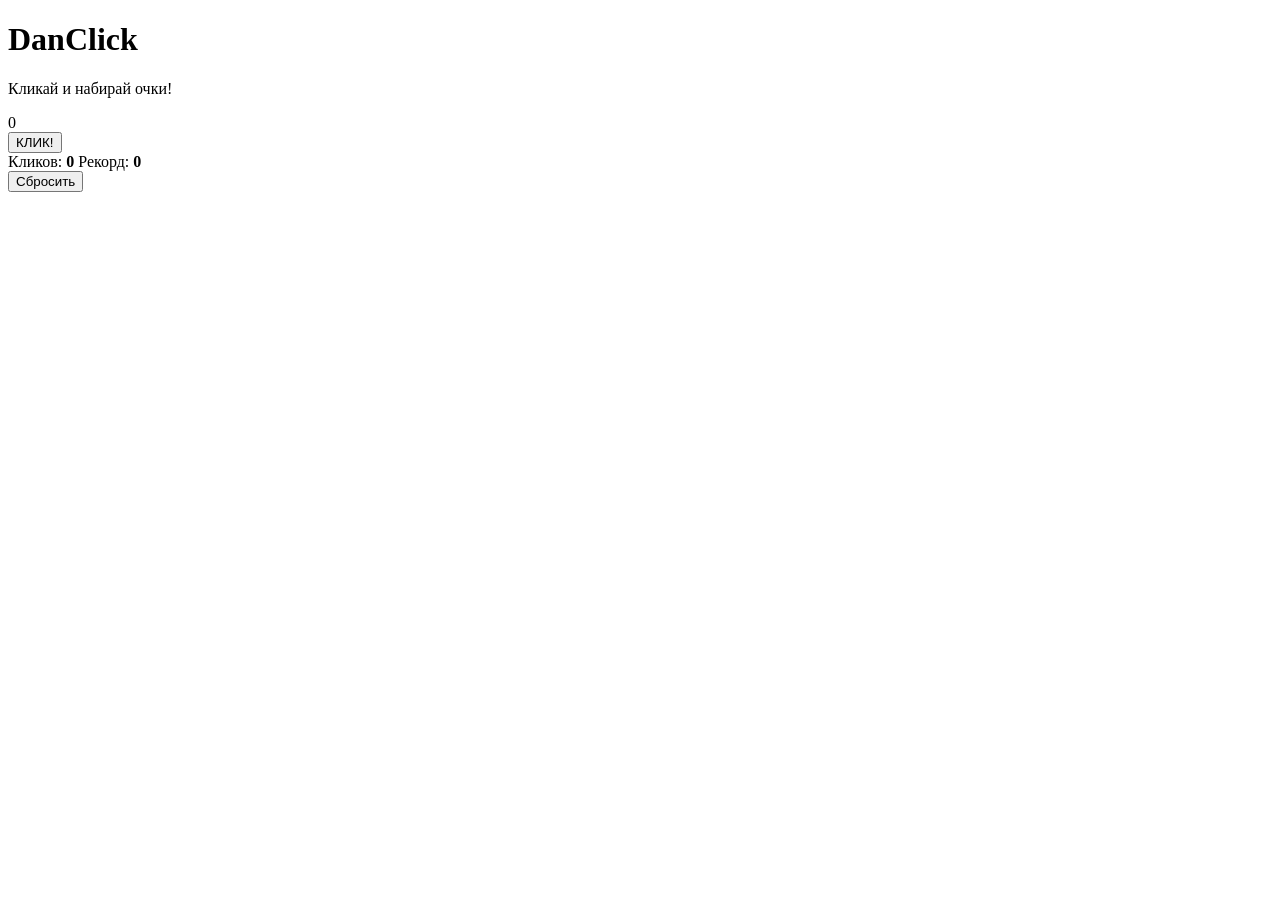
==== index.html @ 321794cf "Add clicker page" ====
<!doctype html>
<html lang="ru">
<head>
  <meta charset="UTF-8">
  <meta name="viewport" content="width=device-width, initial-scale=1.0">
  <title>DanClick</title>
  <link rel="stylesheet" href="style.css">
</head>
<body>
  <main class="game">
    <h1>DanClick</h1>
    <p class="subtitle">Кликай и набирай очки!</p>
    <div id="score" class="score">0</div>
    <button id="clickButton" class="click-button">КЛИК!</button>
    <div class="stats">
      <span>Кликов: <b id="clicks">0</b></span>
      <span>Рекорд: <b id="best">0</b></span>
    </div>
    <button id="resetButton" class="reset-button">Сбросить</button>
  </main>
  <script src="script.js"></script>
</body>
</html>
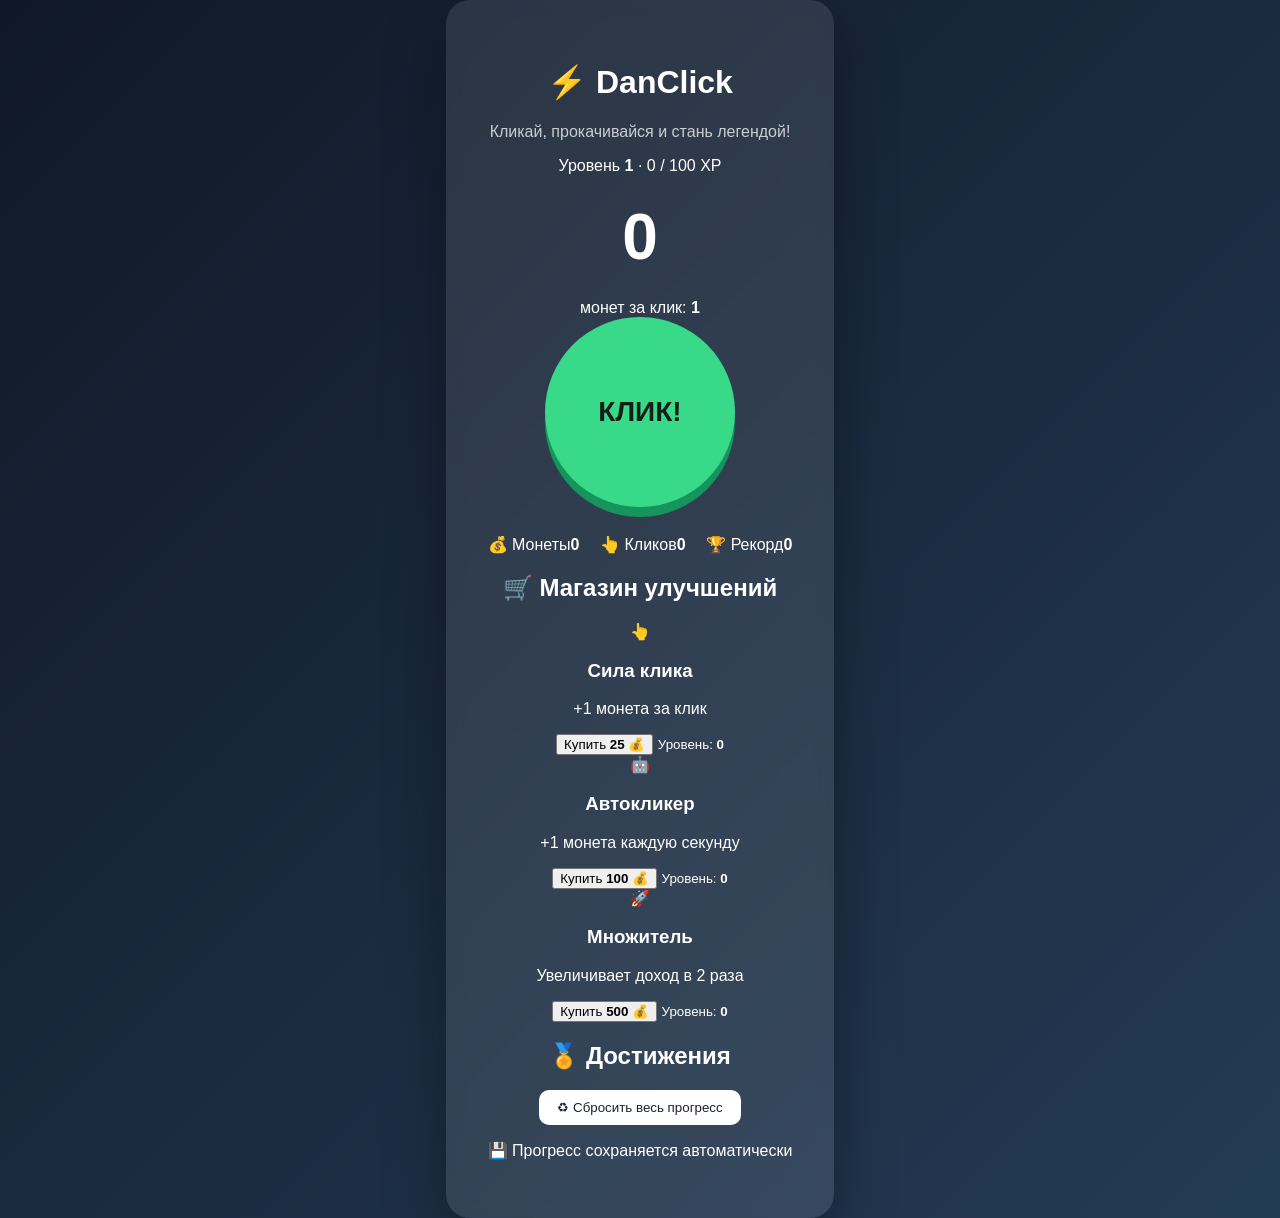
==== commit dd63ba6e: "Upgrade DanClick UI with shop and levels" ====
--- a/index.html
+++ b/index.html
@@ -3,21 +3,64 @@
 <head>
   <meta charset="UTF-8">
   <meta name="viewport" content="width=device-width, initial-scale=1.0">
-  <title>DanClick</title>
+  <title>DanClick 2.0</title>
   <link rel="stylesheet" href="style.css">
 </head>
 <body>
+  <div id="particles"></div>
   <main class="game">
-    <h1>DanClick</h1>
-    <p class="subtitle">Кликай и набирай очки!</p>
-    <div id="score" class="score">0</div>
-    <button id="clickButton" class="click-button">КЛИК!</button>
-    <div class="stats">
-      <span>Кликов: <b id="clicks">0</b></span>
-      <span>Рекорд: <b id="best">0</b></span>
-    </div>
-    <button id="resetButton" class="reset-button">Сбросить</button>
+    <header>
+      <h1>⚡ DanClick</h1>
+      <p class="subtitle">Кликай, прокачивайся и стань легендой!</p>
+    </header>
+
+    <section class="hero">
+      <div class="level-line">Уровень <b id="level">1</b> · <span id="levelProgress">0 / 100 XP</span></div>
+      <div class="progress"><div id="xpBar"></div></div>
+      <div id="score" class="score">0</div>
+      <div class="per-click">монет за клик: <b id="power">1</b></div>
+      <button id="clickButton" class="click-button">КЛИК!</button>
+      <div id="combo" class="combo"></div>
+    </section>
+
+    <section class="stats">
+      <div><span>💰 Монеты</span><b id="coins">0</b></div>
+      <div><span>👆 Кликов</span><b id="clicks">0</b></div>
+      <div><span>🏆 Рекорд</span><b id="best">0</b></div>
+    </section>
+
+    <section class="shop">
+      <h2>🛒 Магазин улучшений</h2>
+      <div class="shop-grid">
+        <article class="upgrade">
+          <div class="icon">👆</div>
+          <div><h3>Сила клика</h3><p>+1 монета за клик</p></div>
+          <button data-upgrade="power">Купить <b id="powerCost">25</b> 💰</button>
+          <small>Уровень: <b id="powerLevel">0</b></small>
+        </article>
+        <article class="upgrade">
+          <div class="icon">🤖</div>
+          <div><h3>Автокликер</h3><p>+1 монета каждую секунду</p></div>
+          <button data-upgrade="auto">Купить <b id="autoCost">100</b> 💰</button>
+          <small>Уровень: <b id="autoLevel">0</b></small>
+        </article>
+        <article class="upgrade">
+          <div class="icon">🚀</div>
+          <div><h3>Множитель</h3><p>Увеличивает доход в 2 раза</p></div>
+          <button data-upgrade="multi">Купить <b id="multiCost">500</b> 💰</button>
+          <small>Уровень: <b id="multiLevel">0</b></small>
+        </article>
+      </div>
+    </section>
+
+    <section class="achievements">
+      <h2>🏅 Достижения</h2>
+      <div id="achievementsList"></div>
+    </section>
+
+    <button id="resetButton" class="reset-button">♻ Сбросить весь прогресс</button>
+    <p class="save-note">💾 Прогресс сохраняется автоматически</p>
   </main>
   <script src="script.js"></script>
 </body>
-</html>
+</html>
--- a/style.css
+++ b/style.css
@@ -0,0 +1 @@
+*{box-sizing:border-box}body{margin:0;min-height:100vh;display:grid;place-items:center;font-family:Arial,sans-serif;background:linear-gradient(135deg,#101827,#243b55);color:#fff}.game{text-align:center;background:rgba(255,255,255,.1);padding:42px;border-radius:24px;box-shadow:0 20px 60px rgba(0,0,0,.35);backdrop-filter:blur(8px);min-width:320px}.subtitle{opacity:.75}.score{font-size:64px;font-weight:800;margin:25px}.click-button{width:190px;height:190px;border:0;border-radius:50%;font-size:28px;font-weight:800;cursor:pointer;background:#39d98a;color:#102016;box-shadow:0 10px 0 #15945b;transition:.08s}.click-button:active{transform:translateY(8px);box-shadow:0 2px 0 #15945b}.stats{display:flex;justify-content:space-between;margin:28px 0 20px}.reset-button{border:0;border-radius:10px;padding:10px 18px;cursor:pointer;background:#fff;color:#182333}.reset-button:hover{opacity:.9}
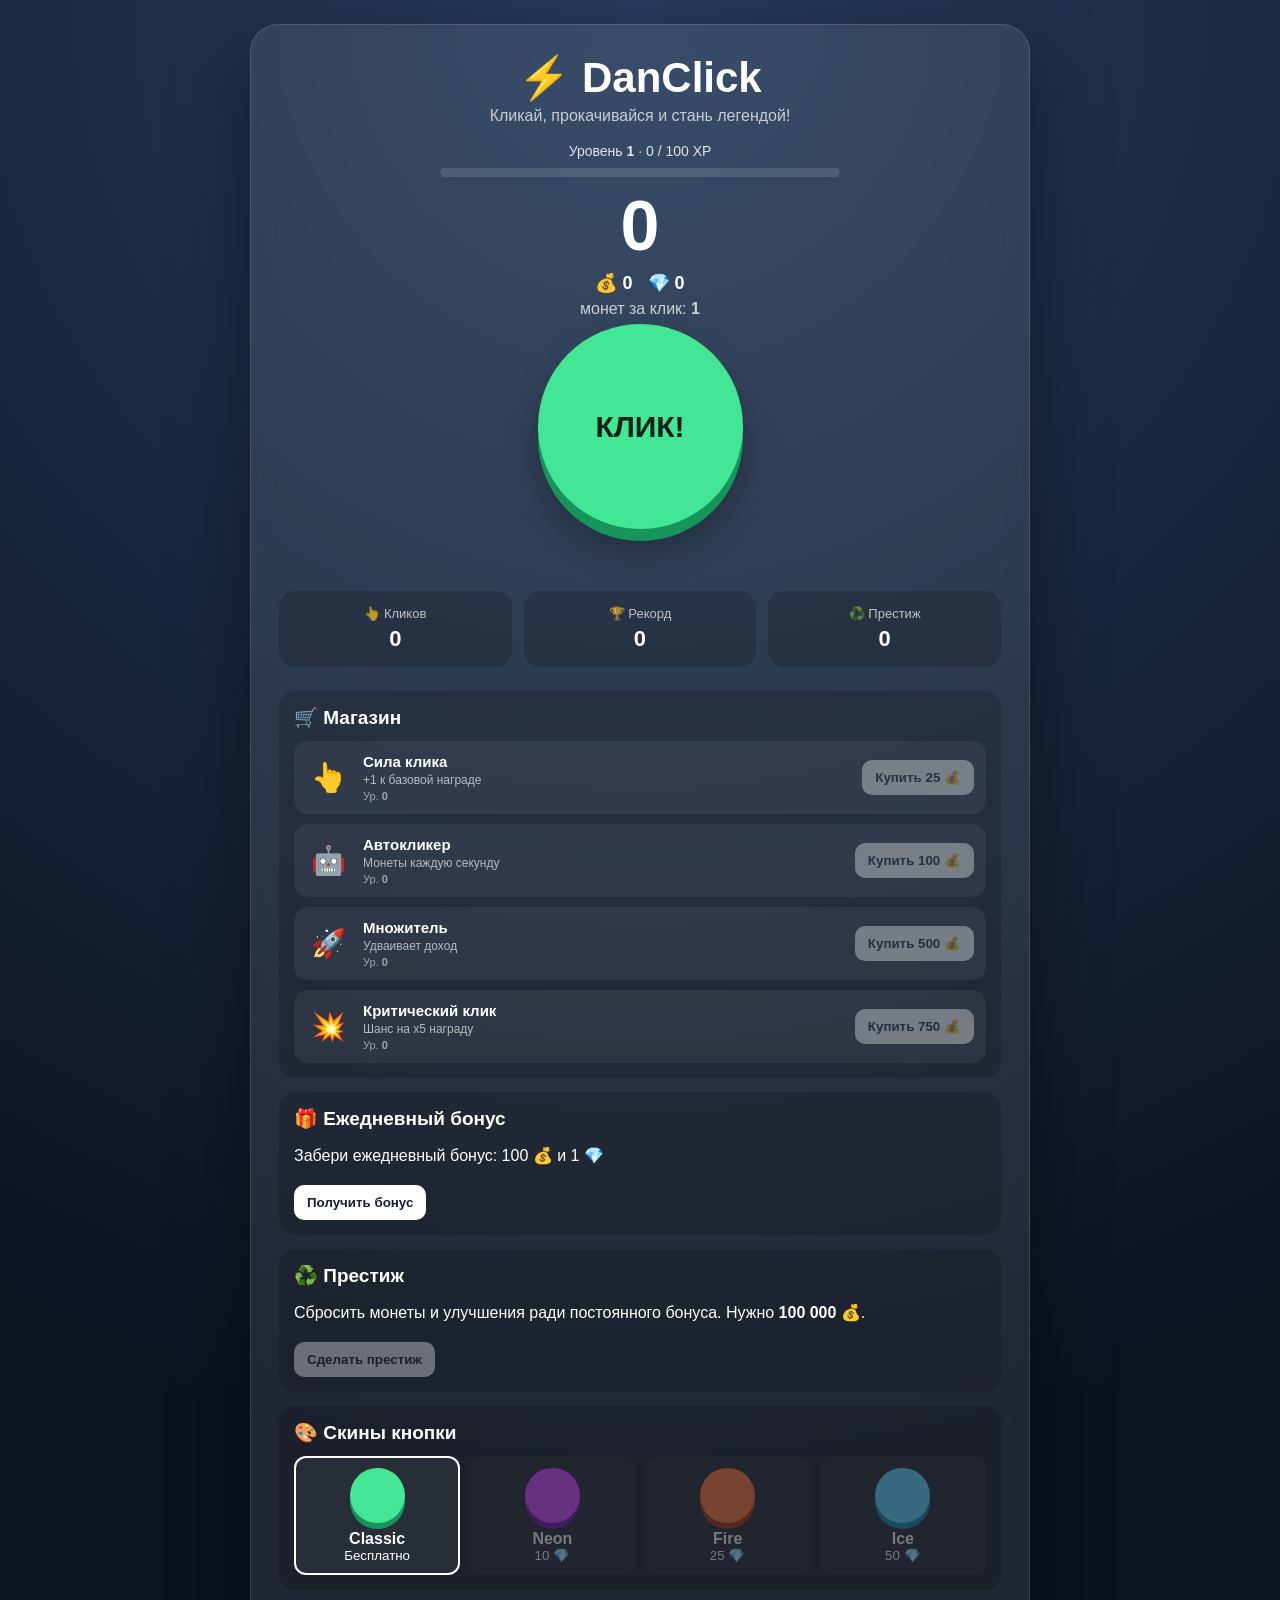
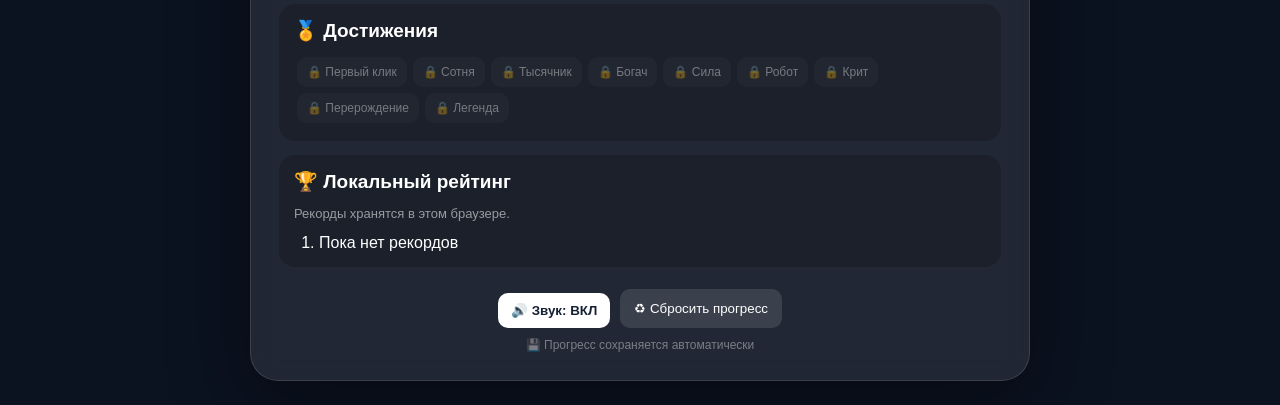
==== commit e7b8f8b5: "Add DanClick progression features and update roadmap" ====
--- a/index.html
+++ b/index.html
@@ -1,66 +1,75 @@
 <!doctype html>
 <html lang="ru">
 <head>
-  <meta charset="UTF-8">
-  <meta name="viewport" content="width=device-width, initial-scale=1.0">
-  <title>DanClick 2.0</title>
-  <link rel="stylesheet" href="style.css">
+<meta charset="UTF-8">
+<meta name="viewport" content="width=device-width, initial-scale=1.0">
+<title>DanClick</title>
+<link rel="stylesheet" href="style.css">
 </head>
 <body>
-  <div id="particles"></div>
-  <main class="game">
-    <header>
-      <h1>⚡ DanClick</h1>
-      <p class="subtitle">Кликай, прокачивайся и стань легендой!</p>
-    </header>
+<main class="game">
+<header><h1>⚡ DanClick</h1><p class="subtitle">Кликай, прокачивайся и стань легендой!</p></header>
 
-    <section class="hero">
-      <div class="level-line">Уровень <b id="level">1</b> · <span id="levelProgress">0 / 100 XP</span></div>
-      <div class="progress"><div id="xpBar"></div></div>
-      <div id="score" class="score">0</div>
-      <div class="per-click">монет за клик: <b id="power">1</b></div>
-      <button id="clickButton" class="click-button">КЛИК!</button>
-      <div id="combo" class="combo"></div>
-    </section>
+<section class="hero">
+<div class="level-line">Уровень <b id="level">1</b> · <span id="levelProgress">0 / 100 XP</span></div>
+<div class="progress"><div id="xpBar"></div></div>
+<div id="score" class="score">0</div>
+<div class="currency">💰 <b id="coins">0</b> &nbsp; 💎 <b id="crystals">0</b></div>
+<div class="per-click">монет за клик: <b id="power">1</b></div>
+<button id="clickButton" class="click-button">КЛИК!</button>
+<div id="combo" class="combo"></div>
+</section>
 
-    <section class="stats">
-      <div><span>💰 Монеты</span><b id="coins">0</b></div>
-      <div><span>👆 Кликов</span><b id="clicks">0</b></div>
-      <div><span>🏆 Рекорд</span><b id="best">0</b></div>
-    </section>
+<section class="stats">
+<div><span>👆 Кликов</span><b id="clicks">0</b></div>
+<div><span>🏆 Рекорд</span><b id="best">0</b></div>
+<div><span>♻️ Престиж</span><b id="prestige">0</b></div>
+</section>
 
-    <section class="shop">
-      <h2>🛒 Магазин улучшений</h2>
-      <div class="shop-grid">
-        <article class="upgrade">
-          <div class="icon">👆</div>
-          <div><h3>Сила клика</h3><p>+1 монета за клик</p></div>
-          <button data-upgrade="power">Купить <b id="powerCost">25</b> 💰</button>
-          <small>Уровень: <b id="powerLevel">0</b></small>
-        </article>
-        <article class="upgrade">
-          <div class="icon">🤖</div>
-          <div><h3>Автокликер</h3><p>+1 монета каждую секунду</p></div>
-          <button data-upgrade="auto">Купить <b id="autoCost">100</b> 💰</button>
-          <small>Уровень: <b id="autoLevel">0</b></small>
-        </article>
-        <article class="upgrade">
-          <div class="icon">🚀</div>
-          <div><h3>Множитель</h3><p>Увеличивает доход в 2 раза</p></div>
-          <button data-upgrade="multi">Купить <b id="multiCost">500</b> 💰</button>
-          <small>Уровень: <b id="multiLevel">0</b></small>
-        </article>
-      </div>
-    </section>
+<section class="panel">
+<h2>🛒 Магазин</h2>
+<div class="shop-grid">
+<article class="upgrade"><div class="icon">👆</div><div><h3>Сила клика</h3><p>+1 к базовой награде</p></div><button data-upgrade="power">Купить <b id="powerCost">25</b> 💰</button><small>Ур. <b id="powerLevel">0</b></small></article>
+<article class="upgrade"><div class="icon">🤖</div><div><h3>Автокликер</h3><p>Монеты каждую секунду</p></div><button data-upgrade="auto">Купить <b id="autoCost">100</b> 💰</button><small>Ур. <b id="autoLevel">0</b></small></article>
+<article class="upgrade"><div class="icon">🚀</div><div><h3>Множитель</h3><p>Удваивает доход</p></div><button data-upgrade="multi">Купить <b id="multiCost">500</b> 💰</button><small>Ур. <b id="multiLevel">0</b></small></article>
+<article class="upgrade"><div class="icon">💥</div><div><h3>Критический клик</h3><p>Шанс на x5 награду</p></div><button data-upgrade="crit">Купить <b id="critCost">750</b> 💰</button><small>Ур. <b id="critLevel">0</b></small></article>
+</div>
+</section>
 
-    <section class="achievements">
-      <h2>🏅 Достижения</h2>
-      <div id="achievementsList"></div>
-    </section>
+<section class="panel">
+<h2>🎁 Ежедневный бонус</h2>
+<p id="dailyText">Загрузка...</p>
+<button id="dailyButton" class="action">Получить бонус</button>
+</section>
 
-    <button id="resetButton" class="reset-button">♻ Сбросить весь прогресс</button>
-    <p class="save-note">💾 Прогресс сохраняется автоматически</p>
-  </main>
-  <script src="script.js"></script>
+<section class="panel">
+<h2>♻️ Престиж</h2>
+<p>Сбросить монеты и улучшения ради постоянного бонуса. Нужно <b>100 000 💰</b>.</p>
+<button id="prestigeButton" class="action">Сделать престиж</button>
+</section>
+
+<section class="panel">
+<h2>🎨 Скины кнопки</h2>
+<div id="skins" class="skin-grid"></div>
+</section>
+
+<section class="panel">
+<h2>🏅 Достижения</h2>
+<div id="achievementsList"></div>
+</section>
+
+<section class="panel">
+<h2>🏆 Локальный рейтинг</h2>
+<p class="muted">Рекорды хранятся в этом браузере.</p>
+<ol id="leaderboard"></ol>
+</section>
+
+<div class="actions">
+<button id="soundButton" class="action">🔊 Звук: ВКЛ</button>
+<button id="resetButton" class="reset-button">♻ Сбросить прогресс</button>
+</div>
+<p class="save-note">💾 Прогресс сохраняется автоматически</p>
+</main>
+<script src="script.js"></script>
 </body>
 </html>
--- a/style.css
+++ b/style.css
@@ -1 +1,16 @@
-*{box-sizing:border-box}body{margin:0;min-height:100vh;display:grid;place-items:center;font-family:Arial,sans-serif;background:linear-gradient(135deg,#101827,#243b55);color:#fff}.game{text-align:center;background:rgba(255,255,255,.1);padding:42px;border-radius:24px;box-shadow:0 20px 60px rgba(0,0,0,.35);backdrop-filter:blur(8px);min-width:320px}.subtitle{opacity:.75}.score{font-size:64px;font-weight:800;margin:25px}.click-button{width:190px;height:190px;border:0;border-radius:50%;font-size:28px;font-weight:800;cursor:pointer;background:#39d98a;color:#102016;box-shadow:0 10px 0 #15945b;transition:.08s}.click-button:active{transform:translateY(8px);box-shadow:0 2px 0 #15945b}.stats{display:flex;justify-content:space-between;margin:28px 0 20px}.reset-button{border:0;border-radius:10px;padding:10px 18px;cursor:pointer;background:#fff;color:#182333}.reset-button:hover{opacity:.9}+*{box-sizing:border-box}
+body{margin:0;min-height:100vh;font-family:Arial,sans-serif;background:radial-gradient(circle at top,#263c5c,#0b1220 70%);color:#fff;padding:24px 12px}
+.game{width:min(780px,100%);margin:auto;background:rgba(255,255,255,.09);border:1px solid rgba(255,255,255,.12);padding:28px;border-radius:28px;box-shadow:0 25px 80px rgba(0,0,0,.4);backdrop-filter:blur(12px)}
+header{text-align:center}h1{font-size:42px;margin:0 0 5px}.subtitle{opacity:.72;margin:0 0 18px}
+.hero{text-align:center}.level-line{font-size:14px;opacity:.85}.progress{height:9px;background:rgba(255,255,255,.13);border-radius:99px;overflow:hidden;margin:9px auto;max-width:400px}.progress div{height:100%;width:0;background:#42e695;transition:width .2s}
+.score{font-size:70px;font-weight:900;margin:6px}.currency{font-size:18px}.per-click{opacity:.75;margin:6px}
+.click-button{width:205px;height:205px;border:0;border-radius:50%;font-size:30px;font-weight:900;cursor:pointer;background:#42e695;color:#092017;box-shadow:0 12px 0 #15945b,0 20px 35px rgba(0,0,0,.3);transition:.08s;user-select:none}.click-button:hover{filter:brightness(1.08);transform:scale(1.02)}.click-button:active{transform:translateY(10px) scale(.98);box-shadow:0 3px 0 #15945b}.combo{height:24px;margin-top:14px;color:#ffe27a;font-weight:800}
+.stats{display:grid;grid-template-columns:repeat(3,1fr);gap:12px;margin:24px 0}.stats div,.panel{background:rgba(0,0,0,.16);padding:15px;border-radius:16px}.stats{text-align:center}.stats span,.stats b{display:block}.stats span{font-size:13px;opacity:.7}.stats b{font-size:22px;margin-top:5px}
+.panel{margin-top:14px}h2{font-size:19px;margin:0 0 12px}.muted{opacity:.55;font-size:13px}.shop-grid{display:grid;gap:10px}.upgrade{display:grid;grid-template-columns:45px 1fr auto;grid-template-rows:auto auto;gap:3px 12px;align-items:center;background:rgba(255,255,255,.06);padding:12px;border-radius:14px}.upgrade .icon{grid-row:1/3;font-size:28px;text-align:center}.upgrade h3{margin:0;font-size:15px}.upgrade p{margin:3px 0 0;font-size:12px;opacity:.65}.upgrade button,.action{border:0;border-radius:10px;padding:10px 13px;cursor:pointer;font-weight:700;background:#fff;color:#152033}.upgrade button{grid-column:3;grid-row:1/3}.upgrade button:disabled,.action:disabled{opacity:.35;cursor:not-allowed}.upgrade small{font-size:11px;opacity:.55}
+.action{margin-top:4px}.reset-button{border:0;border-radius:10px;padding:10px 14px;cursor:pointer;background:rgba(255,255,255,.12);color:#fff}.actions{display:flex;justify-content:center;gap:10px;margin-top:22px;flex-wrap:wrap}
+.skin-grid{display:grid;grid-template-columns:repeat(4,1fr);gap:9px}.skin{padding:10px;border-radius:12px;text-align:center;background:rgba(255,255,255,.06);cursor:pointer;border:2px solid transparent}.skin.active{border-color:#fff}.skin.locked{opacity:.4}.skin-preview{width:55px;height:55px;border-radius:50%;margin:auto auto 7px}.skin small{display:block}
+.achievement{display:inline-block;padding:8px 10px;margin:3px;background:rgba(255,255,255,.07);border-radius:10px;font-size:12px;opacity:.4}.achievement.done{opacity:1;background:rgba(66,230,149,.16)}
+#leaderboard{margin:0;padding-left:25px}.coin{position:fixed;pointer-events:none;font-weight:900;color:#ffe27a;animation:fly .8s ease-out forwards;z-index:10}@keyframes fly{to{transform:translateY(-80px);opacity:0}}
+.save-note{text-align:center;font-size:12px;opacity:.4;margin:10px 0 0}
+body.skin-neon .game{background:rgba(42,8,70,.35)}body.skin-fire .game{background:rgba(80,20,10,.3)}body.skin-ice .game{background:rgba(10,50,80,.3)}
+@media(max-width:560px){.game{padding:19px}.stats{grid-template-columns:1fr 1fr}.stats div:last-child{grid-column:1/-1}.upgrade{grid-template-columns:38px 1fr}.upgrade button{grid-column:2;grid-row:2;width:max-content}.click-button{width:175px;height:175px}.skin-grid{grid-template-columns:repeat(2,1fr)}}
